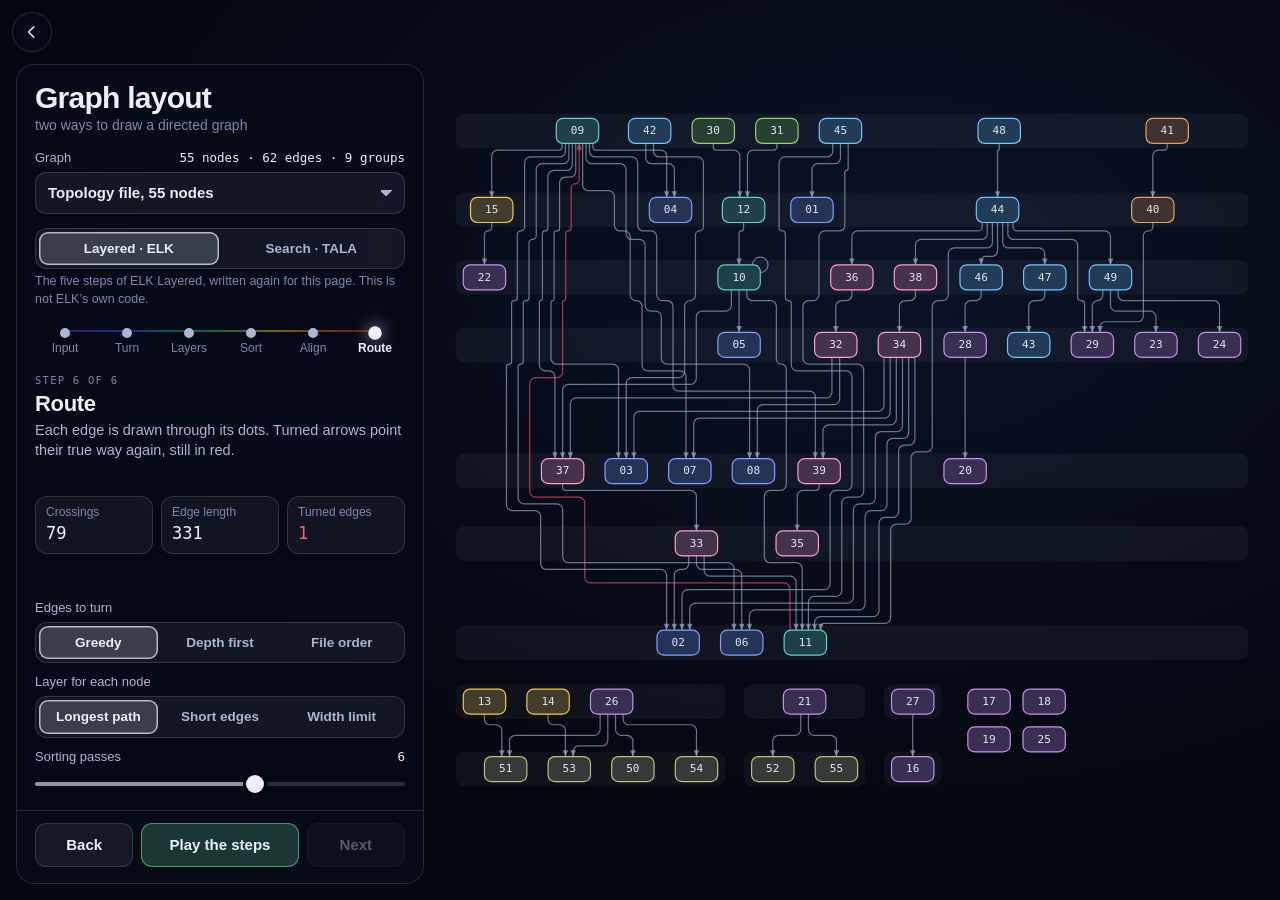
==== dag/index.html @ cabb9fb2 "Graph layout: a new page that draws a directed graph in layers and by seeded search Layered follows " ====
<!doctype html>
<html lang="en">
<head>
<meta charset="utf-8">
<meta name="viewport" content="width=device-width, initial-scale=1, viewport-fit=cover">
<meta http-equiv="Content-Security-Policy" content="default-src 'none'; script-src 'self'; style-src 'self' https://fonts.googleapis.com; font-src https://fonts.gstatic.com; img-src 'self'; connect-src 'self'; base-uri 'none'; object-src 'none'; form-action 'none'">
<meta name="referrer" content="strict-origin-when-cross-origin">
<title>Graph layout</title>
<meta name="description" content="Two ways to draw a directed graph, one step at a time: in layers, as ELK does, and by a seeded search on a grid, standing in for TALA.">
<meta name="color-scheme" content="dark">
<meta name="theme-color" content="#05070F">
<meta name="text-scale" content="scale">
<link rel="preconnect" href="https://fonts.googleapis.com">
<link rel="preconnect" href="https://fonts.gstatic.com" crossorigin>
<link rel="stylesheet" href="https://fonts.googleapis.com/css2?family=Bricolage+Grotesque:opsz,wght@12..96,400..700&family=JetBrains+Mono:wght@400;500&family=Source+Sans+3:wght@400;600&display=swap">
<link rel="modulepreload" href="../js/dag/common.js">
<link rel="modulepreload" href="../js/dag/graphs.js">
<link rel="modulepreload" href="../js/dag/layered.js">
<link rel="modulepreload" href="../js/dag/search.js">
<link rel="stylesheet" href="../css/dag.css">
</head>
<body>
<canvas id="view" tabindex="0" role="img" aria-label="The graph as it is drawn at this step. The arrow keys pick out one node and its edges; Escape lets go." aria-describedby="capText"></canvas>

<a class="back" href="../" aria-label="Back to all experiences">
  <svg viewBox="0 0 24 24" width="18" height="18" aria-hidden="true"><path d="M14.5 5l-7 7 7 7" fill="none" stroke="currentColor" stroke-width="2" stroke-linecap="round" stroke-linejoin="round"/></svg>
</a>

<main class="panel" id="panel">
  <header class="title">
    <h1>Graph layout</h1>
    <span>two ways to draw a directed graph</span>
  </header>

  <div class="ctl">
    <div class="lab"><label for="graph">Graph</label><b id="graphFacts"></b></div>
    <select id="graph"></select>
  </div>

  <div class="ctl">
    <div class="seg" id="method" role="group" aria-label="Method">
      <button type="button" data-v="layered">Layered · ELK</button>
      <button type="button" data-v="search">Search · TALA</button>
    </div>
    <p class="note" id="methodNote"></p>
  </div>

  <nav class="stages" id="stages" aria-label="Step"></nav>

  <div class="cap">
    <div class="eyebrow" id="eyebrow"></div>
    <h2 id="capTitle"></h2>
    <p id="capText"></p>
  </div>

  <div class="meters" id="meters"></div>
  <p class="pick" id="pick"></p>

  <div class="controls" id="controls"></div>
  <div class="tries" id="tries" aria-hidden="true" hidden></div>

  <div class="step">
    <button type="button" id="prev" class="btn">Back</button>
    <button type="button" id="play" class="btn primary">Play the steps</button>
    <button type="button" id="next" class="btn">Next</button>
  </div>
  <p class="visually-hidden" id="status" role="status"></p>
</main>

<script type="module" src="../js/dag/main.js"></script>
</body>
</html>
---- css/dag.css ----
/* Graph layout. The drawing fills the screen; one glass panel holds the steps, the numbers and the
   controls (a left rail on wide screens, a bottom sheet on phones). Same look as the other pages. */
:root{
  --bg:#05070F; --ink:#EAF0FF; --ink2:#AAB6D6; --ink3:#7C88B0; --line:rgba(234,240,255,.14);
  --glass:rgba(7,11,24,.72); --focus:#9FB4FF; --good:#6fe3a1; --turned:#ff5d73;
  --display:'Bricolage Grotesque','Helvetica Neue',Arial,sans-serif;
  --body:'Source Sans 3','Segoe UI',Roboto,sans-serif;
  --mono:'JetBrains Mono',ui-monospace,Menlo,monospace;
  --spectrum:linear-gradient(90deg,#7b2cff,#3b5bff,#00b0d8,#3ccf5a,#f2d41d,#ff7a1a,#e8202b);
  color-scheme:dark;
}
*{box-sizing:border-box}
[hidden]{display:none!important}
/* The page does not scroll; quick taps do not zoom it, but a pinch does, and a finger can then pan. */
html,body{height:100%;margin:0;background:var(--bg);color:var(--ink);font-family:var(--body);line-height:1.45;overflow:hidden;overscroll-behavior:none;touch-action:manipulation}
body{background:radial-gradient(1200px 800px at 70% 30%,#0b1226 0%,var(--bg) 70%)}
#view{position:fixed;inset:0;width:100%;height:100%;display:block;touch-action:manipulation;-webkit-user-select:none;user-select:none;-webkit-touch-callout:none}
#view:focus-visible{outline-offset:-4px}
:focus-visible{outline:2px solid var(--focus);outline-offset:3px}

.back{position:fixed;top:calc(12px + env(safe-area-inset-top));left:calc(12px + env(safe-area-inset-left));width:40px;height:40px;border-radius:50%;display:grid;place-items:center;color:var(--ink);background:var(--glass);border:1px solid var(--line);backdrop-filter:blur(12px);-webkit-backdrop-filter:blur(12px);z-index:3}
.back:hover{background:rgba(234,240,255,.16)}

.panel{position:fixed;left:0;right:0;bottom:0;z-index:2;display:flex;flex-direction:column;gap:10px;padding:12px max(14px,env(safe-area-inset-right)) calc(12px + env(safe-area-inset-bottom)) max(14px,env(safe-area-inset-left));background:var(--glass);backdrop-filter:blur(18px) saturate(1.2);-webkit-backdrop-filter:blur(18px) saturate(1.2);border-top:1px solid var(--line);border-radius:20px 20px 0 0;height:47%;overflow-y:auto;overscroll-behavior:contain}
.panel>*{flex:none}
.title h1,.title span{position:absolute;width:1px;height:1px;margin:-1px;overflow:hidden;clip-path:inset(50%);white-space:nowrap}
.title h1{font-family:var(--display);font-weight:600;font-size:1.875rem;letter-spacing:-.025em;line-height:1;margin:0}
.title span{font-size:0.875rem;color:var(--ink3)}

.stages{display:grid;grid-auto-flow:column;grid-auto-columns:1fr;gap:2px;position:relative}
.stages::before{content:"";position:absolute;left:8%;right:8%;top:8px;height:2px;border-radius:1px;background:var(--spectrum);opacity:.45}
.stages button{position:relative;display:grid;justify-items:center;align-content:start;gap:4px;padding:2px 0 3px;border:0;background:transparent;color:var(--ink3);font:inherit;font-size:0.75rem;line-height:1.15;cursor:pointer;border-radius:8px;min-width:0}
.stages button i{width:10px;height:10px;margin-top:4px;border-radius:50%;background:#1a2138;border:2px solid rgba(234,240,255,.45);transition:transform .2s}
.stages button:hover{color:var(--ink)}
.stages button.done i{background:var(--ink2);border-color:var(--ink2)}
.stages button[aria-current="step"]{color:var(--ink);font-weight:600}
.stages button[aria-current="step"] i{transform:scale(1.35);box-shadow:0 0 12px rgba(234,240,255,.7);border-color:var(--ink);background:var(--ink)}

.cap{display:grid;gap:3px;align-content:start}
.eyebrow{font-family:var(--mono);font-size:0.6562rem;letter-spacing:.12em;text-transform:uppercase;color:var(--ink3)}
.cap h2{font-family:var(--display);font-weight:600;font-size:1.1875rem;letter-spacing:-.015em;line-height:1.15;margin:0}
/* The caption keeps room for its longest text, so the controls below do not move from step to step. */
.cap p{margin:0;font-size:0.8438rem;line-height:1.42;color:var(--ink2);max-width:62ch;text-wrap:pretty;min-height:4.26em}
.note{margin:0;font-size:0.7812rem;line-height:1.4;color:var(--ink3);text-wrap:pretty;min-height:2.8em}
.pick{margin:0;font-family:var(--mono);font-size:0.75rem;color:var(--ink2);min-height:1.45em;white-space:nowrap;overflow:hidden;text-overflow:ellipsis}

.meters{display:grid;gap:8px;grid-template-columns:repeat(3,1fr)}
.meter{min-width:0;display:grid;gap:0;padding:7px 10px;border-radius:12px;border:1px solid var(--line);background:rgba(234,240,255,.05)}
.meter span{font-size:0.75rem;color:var(--ink3);white-space:nowrap;overflow:hidden;text-overflow:ellipsis}
.meter b{font-family:var(--mono);font-weight:500;font-size:1.0625rem;color:var(--ink);font-variant-numeric:tabular-nums;white-space:nowrap}
.meter.turned b{color:var(--turned)}

.controls{display:grid;gap:10px}
.ctl{display:grid;gap:4px}
.lab{display:flex;justify-content:space-between;align-items:baseline;gap:8px;font-size:0.8125rem;color:var(--ink2);flex-wrap:nowrap}
.lab label,.lab span{min-width:0;overflow:hidden;text-overflow:ellipsis;white-space:nowrap}
.lab b{font-family:var(--mono);font-weight:500;font-size:0.7812rem;color:var(--ink);font-variant-numeric:tabular-nums;text-align:right;white-space:nowrap}
.lab small{font-family:var(--mono);font-size:0.6562rem;letter-spacing:.08em;text-transform:uppercase;color:var(--ink3);margin-left:6px}

select{width:100%;padding:9px 34px 9px 12px;border-radius:11px;border:1px solid var(--line);background:linear-gradient(45deg,transparent 50%,var(--ink2) 50%) calc(100% - 18px) 50%/6px 6px no-repeat,linear-gradient(135deg,var(--ink2) 50%,transparent 50%) calc(100% - 12px) 50%/6px 6px no-repeat,rgba(234,240,255,.06);color:var(--ink);font:inherit;font-size:0.9375rem;font-weight:600;-webkit-appearance:none;appearance:none;cursor:pointer}
select option{background:#0b1220;color:var(--ink)}

.seg{display:grid;grid-auto-flow:column;grid-auto-columns:1fr;gap:3px;padding:3px;border-radius:12px;background:rgba(234,240,255,.06);border:1px solid var(--line)}
.seg button{padding:7px 4px;border-radius:9px;border:0;background:transparent;color:var(--ink2);font:inherit;font-size:0.8438rem;font-weight:600;cursor:pointer;min-width:0;white-space:nowrap;overflow:hidden;text-overflow:ellipsis}
.seg button:hover{color:var(--ink)}
.seg button[aria-pressed="true"]{background:rgba(234,240,255,.18);color:var(--ink);box-shadow:inset 0 0 0 1.5px rgba(234,240,255,.7)}

input[type=range]{--v:0%;-webkit-appearance:none;appearance:none;width:100%;height:26px;margin:0;background:transparent;cursor:pointer;touch-action:pan-y pinch-zoom}
input[type=range]::-webkit-slider-runnable-track{height:4px;border-radius:2px;background:linear-gradient(90deg,rgba(234,240,255,.62) var(--v),rgba(234,240,255,.17) var(--v))}
input[type=range]::-moz-range-track{height:4px;border-radius:2px;background:rgba(234,240,255,.17)}
input[type=range]::-moz-range-progress{height:4px;border-radius:2px;background:rgba(234,240,255,.62)}
input[type=range]::-webkit-slider-thumb{-webkit-appearance:none;width:18px;height:18px;margin-top:-7px;border-radius:50%;background:var(--ink);border:0;box-shadow:0 0 0 3px rgba(5,7,15,.9),0 2px 8px rgba(0,0,0,.6)}
input[type=range]::-moz-range-thumb{width:18px;height:18px;border-radius:50%;background:var(--ink);border:0;box-shadow:0 0 0 3px rgba(5,7,15,.9)}

/* one small picture per try of the search; the kept one is outlined */
.tries{display:grid;grid-template-columns:repeat(6,1fr);gap:6px}
.tries figure{margin:0;display:grid;gap:2px;justify-items:center;padding:4px 2px 3px;border-radius:9px;border:1px solid var(--line);background:rgba(234,240,255,.04);min-width:0}
.tries figure.best{border-color:var(--good);background:rgba(111,227,161,.08)}
.tries canvas{width:100%;aspect-ratio:4/3;display:block}
.tries figcaption{font-family:var(--mono);font-size:0.6562rem;color:var(--ink2);font-variant-numeric:tabular-nums}
.tries figure.best figcaption{color:var(--good)}

/* One bar at the foot of the panel, always in view. */
.step{display:grid;grid-template-columns:1fr 1.6fr 1fr;gap:8px}
.panel>.step{order:99;position:sticky;bottom:calc(-12px - env(safe-area-inset-bottom));z-index:1;margin:auto calc(-1 * max(14px,env(safe-area-inset-right))) calc(-12px - env(safe-area-inset-bottom)) calc(-1 * max(14px,env(safe-area-inset-left)));padding:10px max(14px,env(safe-area-inset-right)) calc(12px + env(safe-area-inset-bottom)) max(14px,env(safe-area-inset-left));background:#070b18;border-top:1px solid var(--line)}
.btn{padding:10px 12px;border-radius:11px;border:1px solid var(--line);background:rgba(234,240,255,.06);color:var(--ink);font:inherit;font-family:var(--display);font-weight:600;font-size:0.9375rem;cursor:pointer}
.btn:hover:not([aria-disabled="true"]){background:rgba(234,240,255,.16)}
.btn.primary{background:rgba(111,227,161,.2);border-color:rgba(111,227,161,.55)}
.btn.primary:hover{background:rgba(111,227,161,.3)}
.btn[aria-disabled="true"]{opacity:.35;cursor:default}

.visually-hidden{position:absolute;width:1px;height:1px;margin:-1px;overflow:hidden;clip-path:inset(50%);white-space:nowrap}
@media (forced-colors:active){.seg button[aria-pressed="true"]{outline:2px solid Highlight;outline-offset:-2px}.stages button[aria-current="step"] i{background:Highlight}.tries figure.best{outline:2px solid Highlight}}
@media (pointer:coarse){.back{width:44px;height:44px}.btn,.seg button,select{min-block-size:44px}input[type=range]{height:44px}.stages button{min-block-size:44px}}

@media (min-width:900px){
  .panel{left:calc(16px + env(safe-area-inset-left));right:auto;top:calc(64px + env(safe-area-inset-top));bottom:max(16px,env(safe-area-inset-bottom));width:408px;height:auto;padding:18px 18px 16px;border:1px solid var(--line);border-radius:18px;gap:14px}
  .panel>.step{bottom:-16px;margin:auto -18px -16px;padding:12px 18px 16px}
  .title{display:grid;gap:2px}
  .title h1,.title span{position:static;width:auto;height:auto;margin:0;overflow:visible;clip-path:none;white-space:normal}
  .cap h2{font-size:1.375rem}
  .cap p{font-size:0.9062rem}
}
@media (max-width:899px){
  .eyebrow{display:none}
  .stages button{font-size:0.6875rem}
}
@media (prefers-reduced-motion:reduce){.stages button i{transition:none}}
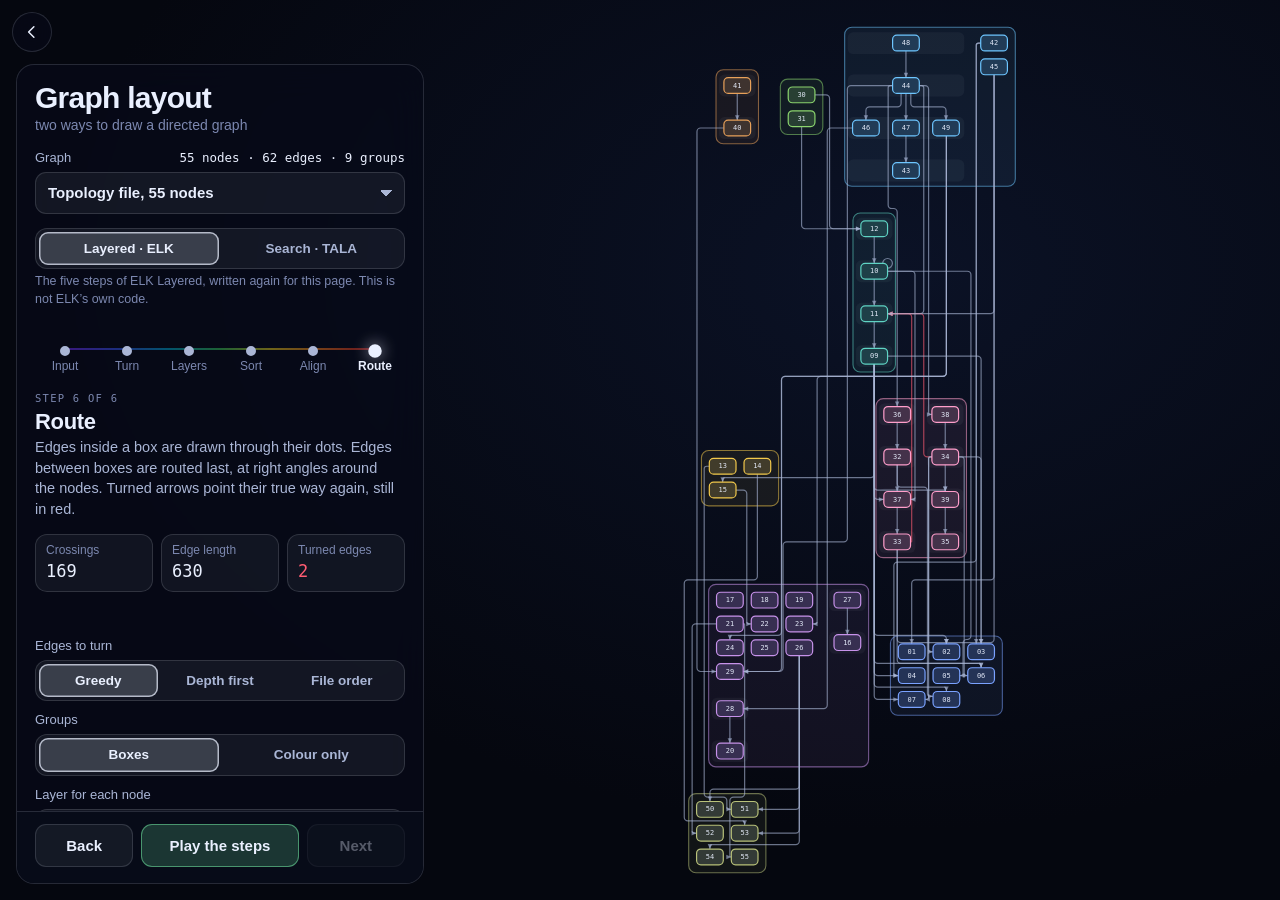
==== commit e761d51e: "Graph layout: the layered method can draw each group as a box Each group is laid out by itself, the " ====
--- a/dag/index.html
+++ b/dag/index.html
@@ -15,6 +15,7 @@
 <link rel="stylesheet" href="https://fonts.googleapis.com/css2?family=Bricolage+Grotesque:opsz,wght@12..96,400..700&family=JetBrains+Mono:wght@400;500&family=Source+Sans+3:wght@400;600&display=swap">
 <link rel="modulepreload" href="../js/dag/common.js">
 <link rel="modulepreload" href="../js/dag/graphs.js">
+<link rel="modulepreload" href="../js/dag/route.js">
 <link rel="modulepreload" href="../js/dag/layered.js">
 <link rel="modulepreload" href="../js/dag/search.js">
 <link rel="stylesheet" href="../css/dag.css">
--- a/css/dag.css
+++ b/css/dag.css
@@ -41,7 +41,7 @@
 .cap h2{font-family:var(--display);font-weight:600;font-size:1.1875rem;letter-spacing:-.015em;line-height:1.15;margin:0}
 /* The caption keeps room for its longest text, so the controls below do not move from step to step. */
 .cap p{margin:0;font-size:0.8438rem;line-height:1.42;color:var(--ink2);max-width:62ch;text-wrap:pretty;min-height:4.26em}
-.note{margin:0;font-size:0.7812rem;line-height:1.4;color:var(--ink3);text-wrap:pretty;min-height:2.8em}
+.note{margin:0;font-size:0.7812rem;line-height:1.4;color:var(--ink3);text-wrap:pretty;min-height:4.2em}
 .pick{margin:0;font-family:var(--mono);font-size:0.75rem;color:var(--ink2);min-height:1.45em;white-space:nowrap;overflow:hidden;text-overflow:ellipsis}
 
 .meters{display:grid;gap:8px;grid-template-columns:repeat(3,1fr)}
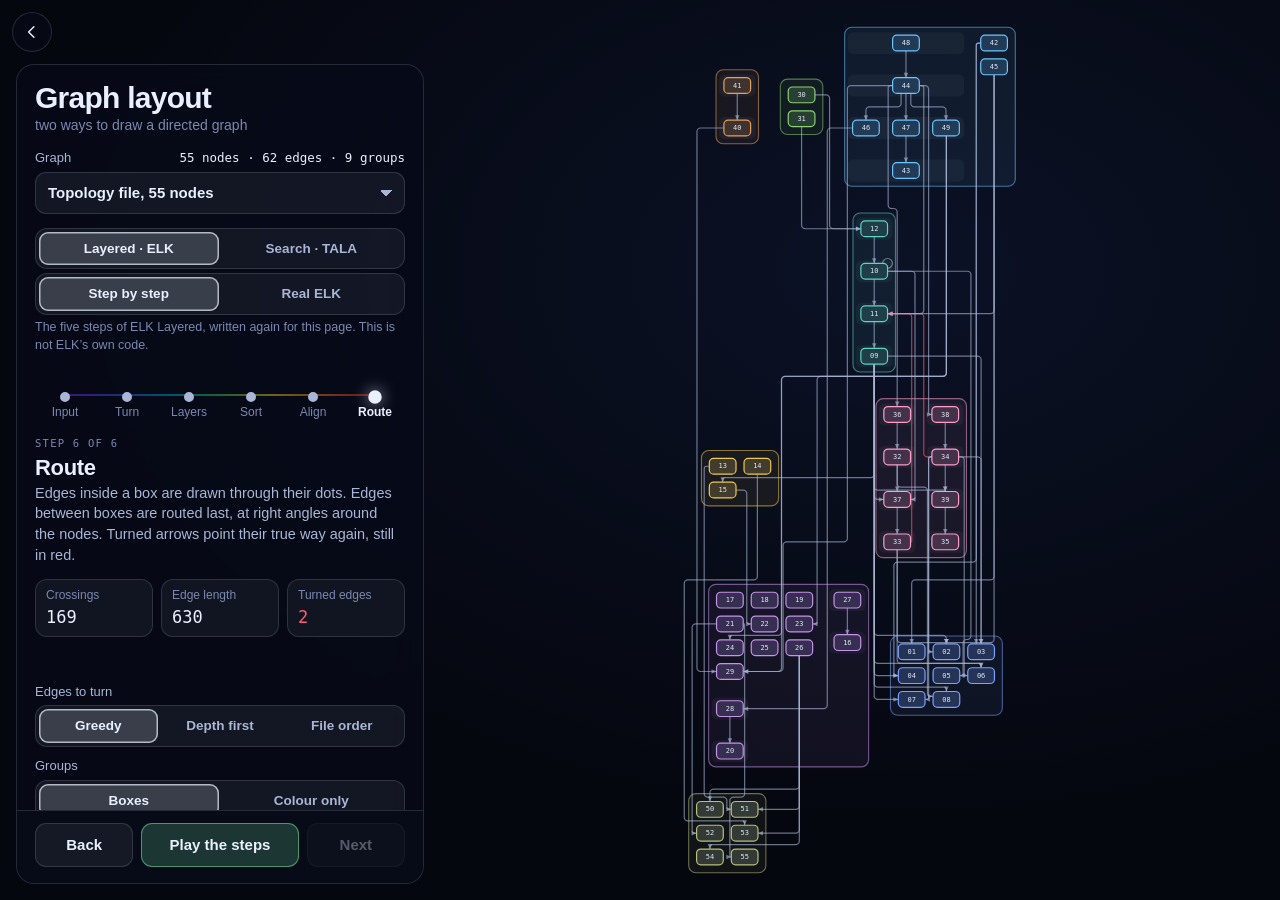
==== commit 73363dde: "Graph layout: the real ELK and the real TALA, beside the step-by-step versions An Engine switch unde" ====
--- a/dag/index.html
+++ b/dag/index.html
@@ -3,7 +3,7 @@
 <head>
 <meta charset="utf-8">
 <meta name="viewport" content="width=device-width, initial-scale=1, viewport-fit=cover">
-<meta http-equiv="Content-Security-Policy" content="default-src 'none'; script-src 'self'; style-src 'self' https://fonts.googleapis.com; font-src https://fonts.gstatic.com; img-src 'self'; connect-src 'self'; base-uri 'none'; object-src 'none'; form-action 'none'">
+<meta http-equiv="Content-Security-Policy" content="default-src 'none'; script-src 'self' https://cdn.jsdelivr.net 'wasm-unsafe-eval'; worker-src blob:; style-src 'self' https://fonts.googleapis.com; font-src https://fonts.gstatic.com; img-src 'self'; connect-src 'self'; base-uri 'none'; object-src 'none'; form-action 'none'">
 <meta name="referrer" content="strict-origin-when-cross-origin">
 <title>Graph layout</title>
 <meta name="description" content="Two ways to draw a directed graph, one step at a time: in layers, as ELK does, and by a seeded search on a grid, standing in for TALA.">
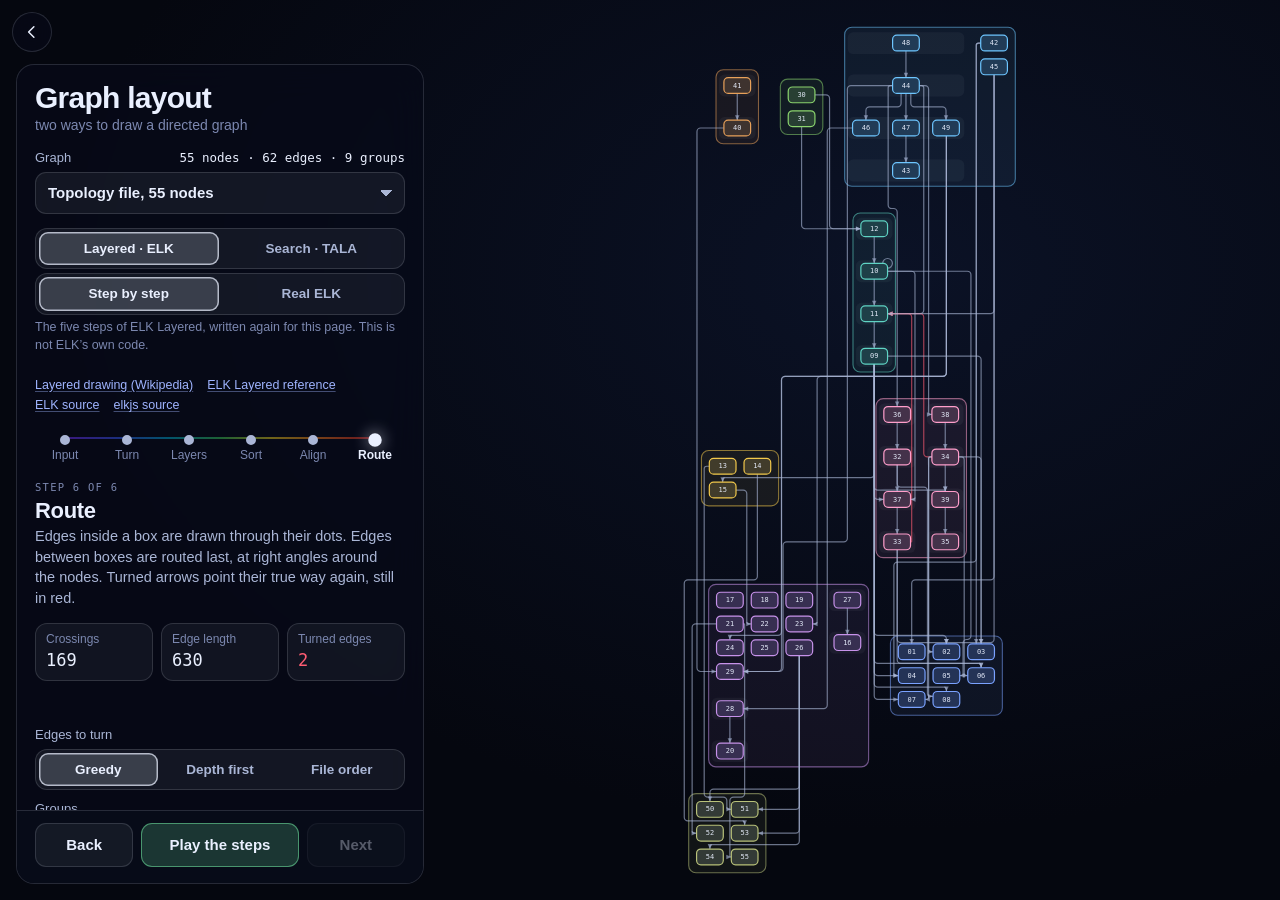
==== commit a48e4422: "Graph layout: links to the ELK and TALA documentation and source under each method Co-Authored-By: C" ====
--- a/dag/index.html
+++ b/dag/index.html
@@ -44,6 +44,18 @@
       <button type="button" data-v="search">Search · TALA</button>
     </div>
     <p class="note" id="methodNote"></p>
+    <ul class="links" id="links-layered" aria-label="About ELK and layered drawing">
+      <li><a href="https://en.wikipedia.org/wiki/Layered_graph_drawing" rel="noopener noreferrer" target="_blank">Layered drawing (Wikipedia)</a></li>
+      <li><a href="https://eclipse.dev/elk/reference/algorithms/org-eclipse-elk-layered.html" rel="noopener noreferrer" target="_blank">ELK Layered reference</a></li>
+      <li><a href="https://github.com/eclipse-elk/elk" rel="noopener noreferrer" target="_blank">ELK source</a></li>
+      <li><a href="https://github.com/kieler/elkjs" rel="noopener noreferrer" target="_blank">elkjs source</a></li>
+    </ul>
+    <ul class="links" id="links-search" aria-label="About TALA" hidden>
+      <li><a href="https://d2lang.com/tour/tala" rel="noopener noreferrer" target="_blank">TALA in the D2 docs</a></li>
+      <li><a href="https://d2lang.com/blog/tala-is-open-source/" rel="noopener noreferrer" target="_blank">TALA is open-source</a></li>
+      <li><a href="https://github.com/d2lang/d2/tree/master/d2layouts/d2talalayout" rel="noopener noreferrer" target="_blank">TALA source</a></li>
+      <li><a href="https://en.wikipedia.org/wiki/Graph_drawing" rel="noopener noreferrer" target="_blank">Graph drawing (Wikipedia)</a></li>
+    </ul>
   </div>
 
   <nav class="stages" id="stages" aria-label="Step"></nav>
--- a/css/dag.css
+++ b/css/dag.css
@@ -42,6 +42,9 @@
 /* The caption keeps room for its longest text, so the controls below do not move from step to step. */
 .cap p{margin:0;font-size:0.8438rem;line-height:1.42;color:var(--ink2);max-width:62ch;text-wrap:pretty;min-height:4.26em}
 .note{margin:0;font-size:0.7812rem;line-height:1.4;color:var(--ink3);text-wrap:pretty;min-height:4.2em}
+.links{list-style:none;margin:0;padding:0;display:flex;flex-wrap:wrap;gap:2px 14px;font-size:0.7812rem;line-height:1.5}
+.links a{color:var(--focus);text-decoration:underline;text-decoration-color:rgba(159,180,255,.4);text-underline-offset:2px}
+.links a:hover{text-decoration-color:currentColor}
 .pick{margin:0;font-family:var(--mono);font-size:0.75rem;color:var(--ink2);min-height:1.45em;white-space:nowrap;overflow:hidden;text-overflow:ellipsis}
 
 .meters{display:grid;gap:8px;grid-template-columns:repeat(3,1fr)}
